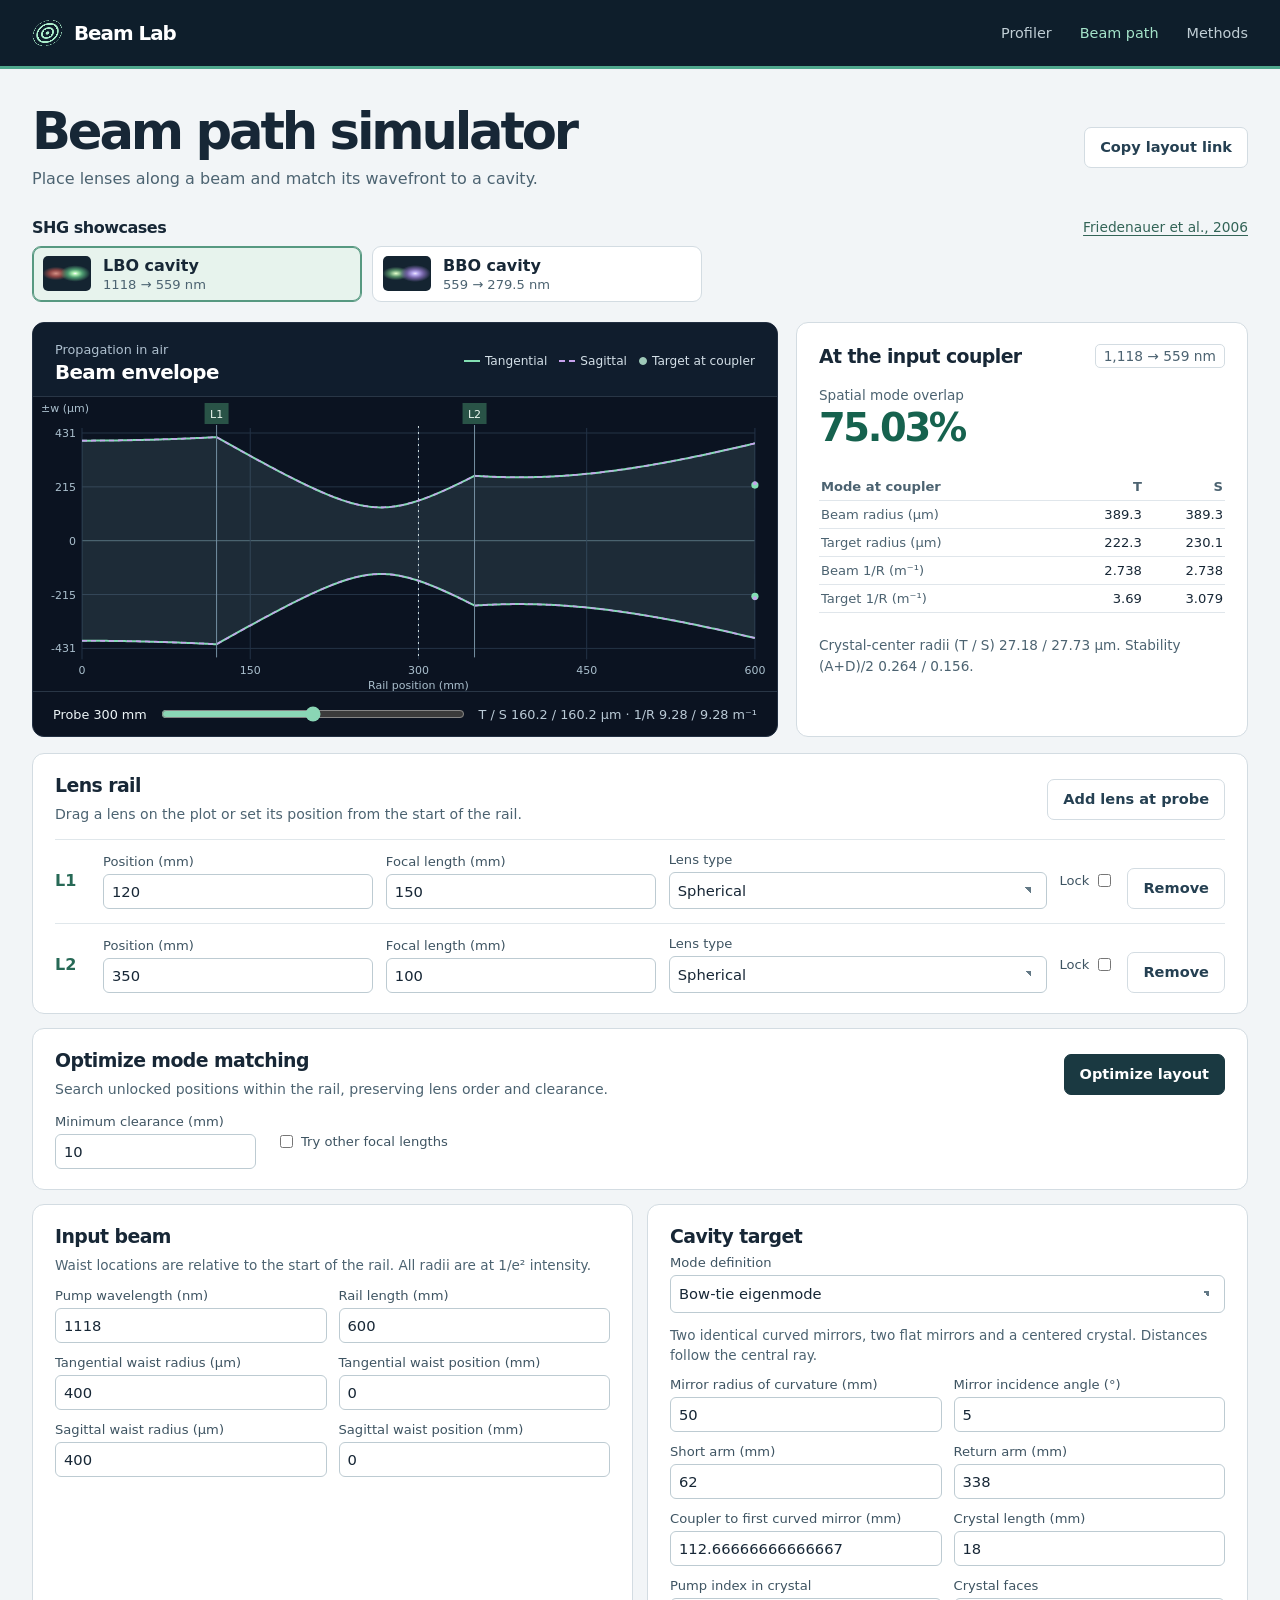
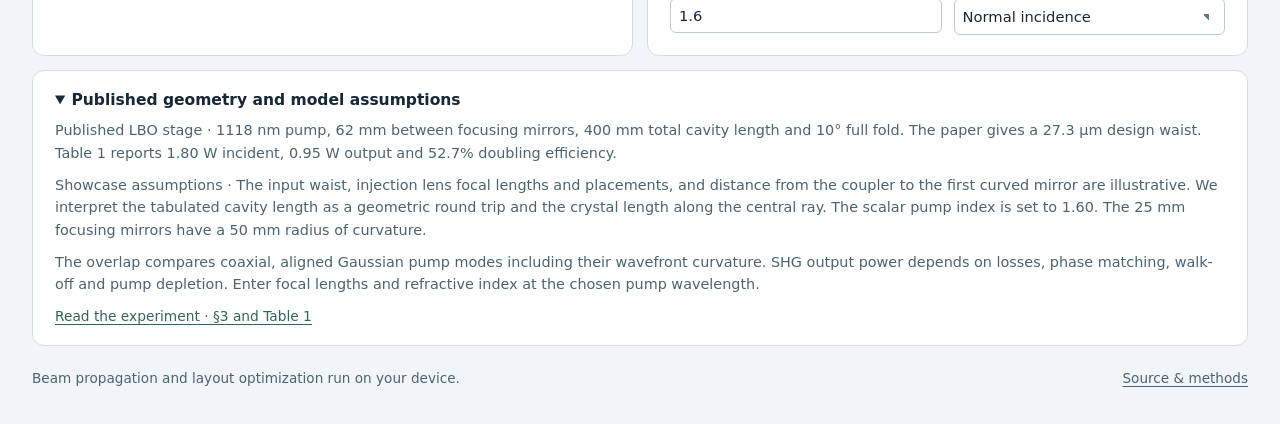
==== beam-path/index.html @ fe0a91a2 "Add a live Gaussian beam path simulator with both published SHG stages" ====
<!doctype html>
<html lang="en">
<head>
<meta charset="utf-8"><meta name="viewport" content="width=device-width, initial-scale=1">
<meta name="theme-color" content="#0e1e2b">
<meta name="description" content="Move lenses, inspect Gaussian beam propagation and optimize spatial mode matching into two published SHG cavities.">
<title>Beam path simulator · Beam Lab</title>
<link rel="stylesheet" href="../web/workbench.css"><link rel="stylesheet" href="./style.css">
</head>
<body>
<header class="top"><div class="top-inner"><a class="brand" href="../"><span class="mark" aria-hidden="true"></span>Beam Lab</a>
<nav aria-label="Main navigation"><a href="../">Profiler</a><a href="./" aria-current="page" class="current">Beam path</a><a href="https://github.com/uwarring82/beam-profiler#beam-path-simulator">Methods</a></nav></div></header>
<main>
<div class="intro"><div><h1>Beam path simulator</h1><p>Place lenses along a beam and match its wavefront to a cavity.</p></div><button id="share" class="button quiet">Copy layout link</button></div>
<div id="share-status" role="status" hidden></div>
<section class="showcase" aria-label="SHG cavity showcases"><div class="section-title"><h2>SHG showcases</h2><a href="https://doi.org/10.1007/s00340-006-2274-2">Friedenauer et al., 2006</a></div>
<div id="presets"><a class="preset" href="?stage=lbo" data-stage="lbo"><span class="spectrum ir" aria-hidden="true"></span><span><strong>LBO cavity</strong><small>1118 → 559 nm</small></span></a>
<a class="preset" href="?stage=bbo" data-stage="bbo"><span class="spectrum uv" aria-hidden="true"></span><span><strong>BBO cavity</strong><small>559 → 279.5 nm</small></span></a></div></section>
<div id="import-note" class="notice" hidden></div>
<div class="instrument">
<section class="viewer" aria-label="Live beam path"><header class="view-heading"><div><span>Propagation in air</span><h2>Beam envelope</h2></div><div class="legend"><span class="t">Tangential</span><span class="s">Sagittal</span><span class="goal">Target at coupler</span></div></header>
<canvas id="plot" aria-label="Beam radius along the optical rail. Drag a lens marker to move it, or use the lens position controls below."></canvas>
<div class="probe"><label for="probe">Probe <output id="probe-z"></output></label><input id="probe" type="range" min="0" max="600" step="any" value="300"><span id="probe-w"></span></div></section>
<section class="results"><div class="section-title"><h2>At the input coupler</h2><span id="wavelengths" class="pill"></span></div>
<div class="score"><span>Spatial mode overlap</span><strong id="overlap">—</strong></div>
<table class="readout"><thead><tr><th>Mode at coupler</th><th>T</th><th>S</th></tr></thead>
<tbody><tr><th>Beam radius (µm)</th><td id="wt">—</td><td id="ws">—</td></tr>
<tr><th>Target radius (µm)</th><td id="twt">—</td><td id="tws">—</td></tr>
<tr><th>Beam 1/R (m⁻¹)</th><td id="ct">—</td><td id="cs">—</td></tr>
<tr><th>Target 1/R (m⁻¹)</th><td id="tct">—</td><td id="tcs">—</td></tr></tbody></table>
<p id="ring-result" class="hint"></p></section></div>
<p class="notice" id="invalid" role="status" hidden></p>
<section class="fit-block"><div class="section-title"><div><h2>Lens rail</h2><p>Drag a lens on the plot or set its position from the start of the rail.</p></div><button id="add" class="button quiet">Add lens at probe</button></div><div id="lenses"></div></section>
<section class="fit-block"><div class="section-title"><div><h2>Optimize mode matching</h2><p>Search unlocked positions within the rail, preserving lens order and clearance.</p></div><button id="search" class="button dark">Optimize layout</button></div>
<div class="search-options"><label>Minimum clearance (mm)<input id="gap" type="number" step="any" min="0" value="10"></label>
<label class="check"><input id="switch-f" type="checkbox"> Try other focal lengths</label>
<label id="inventory" hidden>Available focal lengths (mm)<input id="catalog" value="50, 75, 100, 150, 200"></label></div>
<div class="proposal" id="proposal" hidden><p id="search-status" role="status"></p><div id="moves"></div><button id="apply-layout" class="button primary" hidden>Apply layout</button><button id="dismiss" class="button quiet">Dismiss</button></div></section>
<div class="configuration"><section class="fit-block"><h2>Input beam</h2><p class="hint">Waist locations are relative to the start of the rail. All radii are at 1/e² intensity.</p>
<div class="fields" id="source"></div></section>
<section class="fit-block"><h2>Cavity target</h2><label class="target-select">Mode definition<select id="target-kind"><option value="ring">Bow-tie eigenmode</option><option value="waists">Specified waist in air</option></select></label>
<div id="ring"><p class="hint">Two identical curved mirrors, two flat mirrors and a centered crystal. Distances follow the central ray.</p><div class="fields" id="ring-fields"></div></div>
<div id="waists" hidden><p class="hint">Positive waist locations are downstream of the input coupler.</p><div class="fields" id="target-fields"></div></div></section></div>
<details class="settings" open><summary>Published geometry and model assumptions</summary>
<p id="reference"></p><p id="assumptions"></p>
<p>The overlap compares coaxial, aligned Gaussian pump modes including their wavefront curvature. SHG output power depends on losses, phase matching, walk-off and pump depletion. Enter focal lengths and refractive index at the chosen pump wavelength.</p>
<a href="https://doi.org/10.1007/s00340-006-2274-2">Read the experiment · §3 and Table 1</a></details>
<footer><p>Beam propagation and layout optimization run on your device.</p><a href="https://github.com/uwarring82/beam-profiler#beam-path-simulator">Source &amp; methods</a></footer>
</main><script type="module" src="./app.mjs"></script></body></html>
---- web/workbench.css ----
:root {color-scheme:light;font-family:Inter,"Segoe UI",system-ui,sans-serif;color:#172736;background:#f2f5f7;font-size:16px;--line:#d3dce2;--muted:#4c6371;--green:#146a56;--navy:#102130}
* {box-sizing:border-box} body {margin:0} [hidden] {display:none!important} button,select,input {font:inherit}
button,select,summary,.button {cursor:pointer} button:disabled,select:disabled,.disabled {opacity:.5;cursor:default;pointer-events:none} a {color:inherit;text-underline-offset:.2em}
:focus-visible {outline:3px solid #a16bd8;outline-offset:3px}
.visually-hidden {position:absolute;width:1px;height:1px;clip-path:inset(50%);overflow:hidden}
.actions:has(#upload:focus-visible) label {outline:3px solid #a16bd8}
.top {background:#0e1e2b;color:#e4eaed;border-bottom:3px solid #4ea78c}
.top-inner,main {width:min(1240px,calc(100% - 64px));margin:auto}
.top-inner {height:66px;display:flex;align-items:center;justify-content:space-between}
.brand {display:flex;gap:11px;align-items:center;color:#fff;font-size:1.24rem;font-weight:680;text-decoration:none;letter-spacing:-.05em}
.mark {position:relative;background:repeating-radial-gradient(ellipse at center,#aaedcb 0 1.5px,transparent 2.3px 5px);width:31px;height:24px;border-radius:50%;transform:rotate(-32deg)}
.top nav {display:flex;gap:28px;align-items:center;height:100%}.top nav a {font-size:.9rem;color:#c0ced5;text-decoration:none}.top nav .current {color:#a4e3c9}
.intro {display:flex;align-items:center;justify-content:space-between;gap:20px;margin:36px 0 28px}
h1,h2,h3,p,figure,dl {margin:0}h1 {font-size:clamp(2.15rem,4vw,3.25rem);letter-spacing:-.062em;font-weight:630;line-height:1.05}
.intro p,.section-title p {color:var(--muted);margin-top:8px;line-height:1.45}.actions,.fit-controls,.roi-tools {display:flex;gap:9px;align-items:center;flex-wrap:wrap}
.button, select {display:inline-flex;align-items:center;justify-content:center;border:1px solid var(--line);border-radius:7px;padding:10px 15px;font-size:.91rem;font-weight:600;line-height:1.3}
.button.quiet, select {color:#254052;background:#fff}.button.primary {background:#c3eed8;border-color:#94c7b1;color:#173e33}.button.dark {background:#1a3941;border-color:#1a3941;color:white}
.button:hover:not(:disabled),.sample:hover, select:hover {filter:brightness(.965)}
h2 {font-size:1.18rem;letter-spacing:-.03em;font-weight:650}h3 {font-size:.96rem;font-weight:630}
.library h2 {font-size:.94rem;margin-bottom:10px}.sample-grid {display:grid;grid-template-columns:repeat(5,minmax(0,1fr));gap:9px}
.sample {display:flex;align-items:center;gap:11px;padding:7px;text-align:left;min-width:0;background:white;border:1px solid var(--line);border-radius:9px;color:#1e3441;line-height:1.15}
.sample[aria-pressed=true] {background:#e7f3ed;border-color:#579981;box-shadow:inset 0 0 0 1px #579981}
.sample img {width:46px;height:44px;object-fit:cover;border-radius:5px}.sample strong {font-size:.89rem;display:block}.sample small {display:block;font-size:.76rem;color:var(--muted);margin-top:4px}
.instrument {display:grid;grid-template-columns:minmax(0,1.65fr) minmax(0,1fr);gap:18px;margin:20px 0 16px}
.viewer,.results,.fit-block,.settings {border:1px solid var(--line);border-radius:12px;overflow:hidden;background:#fff}
.viewer {background:#0b1321;color:#e7eff4;border-color:#222f41;display:flex;flex-direction:column}
.view-heading,.view-tools,.view-footer,.section-title,.profile-title {display:flex;align-items:center;justify-content:space-between;gap:12px}
.view-heading {padding:16px 22px 12px;border-bottom:1px solid #293646;background:#101d2d}.view-heading h2 {font-size:1.24rem;color:white;margin-top:3px;overflow-wrap:anywhere}
.view-heading span,.view-footer,.cross {font-size:.8rem;color:#afc0cf}.mono,dd,.metrics strong,.view-footer,.pill,td {font-variant-numeric:tabular-nums}
.view-tools {padding:9px 20px}.tabs {display:flex;gap:3px}.tabs button,.progress button {background:transparent;border:1px solid transparent;color:#a9bbca;font-size:.82rem;border-radius:5px;padding:5px 9px}
.tabs button[aria-pressed=true] {border-color:#405266;background:#253448;color:#fff}.cross,.check {display:flex;align-items:center;gap:6px}input[type=checkbox] {accent-color:#4caa8e}
.stage {height:clamp(245px,29vw,355px);flex:1 0 auto;min-height:235px;position:relative}.stage.selecting {cursor:crosshair}.stage canvas {display:block;position:absolute;width:100%;height:100%;touch-action:pan-y}.stage.selecting canvas {touch-action:none}
.view-footer {padding:11px 22px 14px;border-top:1px solid #253548}.key {display:flex;align-items:center;gap:8px}.key i {width:70px;height:6px;border-radius:2px;background:linear-gradient(90deg,#080c18,#422370,#912e80,#df4e64,#ffeb9c)}.key i.signed {background:linear-gradient(90deg,blue,white,red)}
.results {padding:21px 22px 12px;display:flex;flex-direction:column}.pill {font-size:.86rem;padding:3px 8px;border:1px solid var(--line);border-radius:5px;color:var(--muted)}
.metrics {display:grid;grid-template-columns:1fr 1fr;margin:15px 0 7px}.metrics>div+div {border-left:1px solid var(--line);padding-left:15px}.metrics span,dt {color:var(--muted);font-size:.88rem}.metrics strong {display:block;font-size:clamp(1.55rem,3vw,2.2rem);font-weight:580;letter-spacing:-.055em;margin-top:3px}
dl>div {display:flex;justify-content:space-between;gap:10px;border-bottom:1px solid #e4eaed;padding:8px 0}dd {margin:0;font-size:.89rem;text-align:right}
.profile-title {margin:17px 0 4px}.profile-title span {font-size:.76rem;color:var(--muted)}.x-ink {color:#087d72}.y-ink {color:#8856ad}
#profiles {width:100%;height:91px;display:block;margin-top:auto}.fit-block,.settings {padding:20px 22px;margin:14px 0}.section-title p {font-size:.88rem}
select {appearance:none;padding-right:32px;background:#fff linear-gradient(45deg,transparent 50%,#637986 50%) no-repeat right 15px center / 6px 6px}
#fit-output {margin-top:20px;border-top:1px solid var(--line);padding-top:15px}#fit-output p {font-size:.9rem;line-height:1.5;color:var(--muted);margin-top:6px}
.scroll {overflow:auto}table {width:100%;border-collapse:collapse;font-size:.88rem;margin:12px 0}th,td {padding:7px 4px;border-bottom:1px solid #e0e6eb;text-align:right}th:first-child,td:first-child {text-align:left}th {color:var(--muted)}
.settings summary {font-weight:600;font-size:.97rem}.settings form {display:flex;gap:14px;flex-wrap:wrap;align-items:end;margin:15px 0}
.settings label,.roi-tools span,footer {font-size:.85rem;color:var(--muted)}.settings label:not(.check) input {display:block;margin-top:5px;width:130px;padding:8px;border:1px solid var(--line);border-radius:5px}
.notice,.progress {padding:12px 15px;line-height:1.5;font-size:.9rem;border-radius:7px}.notice {background:#fff4de;color:#714a10;border-left:3px solid #d79b35}.progress {display:flex;justify-content:space-between;background:#e2edf0;color:#294b54}.progress button {color:inherit;text-decoration:underline}
footer {display:flex;justify-content:space-between;gap:24px;line-height:1.55;margin:22px 0 35px}footer p {max-width:810px}footer a {white-space:nowrap}
@media(max-width:880px) {.top-inner,main {width:calc(100% - 36px)}.sample {gap:6px}.sample img {width:32px;height:34px}.sample small {display:none}.instrument {grid-template-columns:minmax(0,1.3fr) minmax(0,1fr);gap:12px}.results {padding:16px}.fit-controls {flex-wrap:nowrap}}
@media(max-width:640px) {.top-inner,main {width:calc(100% - 26px)}.top-inner {height:55px}.top nav {gap:15px}.top nav a {font-size:.79rem}.current {display:none}.intro {margin:23px 0 18px;flex-wrap:wrap;gap:13px}.intro p {font-size:.93rem}.sample-grid {display:flex;overflow-x:auto;padding:2px 0 7px;scroll-snap-type:x proximity}.sample {flex:0 0 auto;scroll-snap-align:start}.sample img {width:34px}.sample strong {font-size:.81rem}.instrument {grid-template-columns:1fr;margin-top:10px}.stage {height:min(66vw,330px)}.view-heading,.view-tools,.view-footer {padding-left:14px;padding-right:14px}.section-title {flex-wrap:wrap}.fit-block,.settings {padding:16px}.fit-controls {flex-wrap:wrap}.results {padding:16px 18px}.metrics {margin-top:13px}footer {flex-direction:column;gap:10px}}
---- beam-path/style.css ----
.showcase .section-title{margin-bottom:9px}.showcase h2{font-size:1rem}.showcase a:not(.preset),.settings a{color:#336457;font-size:.86rem}
#presets{display:flex;gap:10px}.preset{display:flex;align-items:center;text-decoration:none;gap:12px;border:1px solid var(--line);border-radius:9px;background:white;padding:9px 18px 9px 10px;flex:1;max-width:330px}.preset[aria-current=true]{background:#e7f3ed;border-color:#579981;box-shadow:inset 0 0 0 1px #579981}.preset strong,.preset small{display:block}.preset small{font-size:.82rem;color:var(--muted);margin-top:2px;font-variant-numeric:tabular-nums}
.spectrum{width:48px;height:35px;border-radius:5px;background-color:#142431;background-image:radial-gradient(ellipse at 67% 50%,#fff 0%,#a8edae 6%,#4f9d72 16%,transparent 33%),radial-gradient(ellipse at 27% 50%,#d38e83 0%,#8e4746 13%,transparent 27%)}.spectrum.uv{background-image:radial-gradient(ellipse at 67% 50%,#eee6ff 0%,#b6a8ee 7%,#7262a3 18%,transparent 34%),radial-gradient(ellipse at 27% 50%,#e3ffcb 0%,#58906a 13%,transparent 27%)}
.legend{display:flex;gap:12px;flex-wrap:wrap}.legend span{display:flex;gap:5px;align-items:center;color:#d3dfe7;font-size:.76rem}.legend span:before{content:"";width:16px;border-top:2px solid #83dfb3}.legend .s:before{border-top:2px dashed #c7a2ed}
#plot{display:block;width:100%;height:clamp(210px,23vw,310px);touch-action:none;cursor:crosshair}.probe{padding:12px 20px;display:flex;gap:12px;align-items:center;flex-wrap:wrap;border-top:1px solid #293646;color:#bacad6;font-size:.8rem;font-variant-numeric:tabular-nums}.probe label{color:#ecf4f6}.probe input{flex:1;min-width:50px;accent-color:#8ad6b5}
.score{margin:17px 0 11px}.score span,.hint{color:var(--muted);font-size:.85rem;line-height:1.5}.score strong{display:block;font-size:clamp(2rem,3vw,3rem);letter-spacing:-.06em;font-weight:600;color:#16624e}
.readout th,.readout td{padding:6px 2px;font-size:.82rem;text-align:right}.readout th:first-child{text-align:left}.readout tbody th{font-weight:450}.readout thead th{color:var(--muted)}#ring-result{margin:10px 0 4px}
.configuration{display:grid;grid-template-columns:1fr 1fr;gap:14px}.configuration .fit-block{margin:0}.hint,.target-select{margin:8px 0 12px}.fields{display:grid;grid-template-columns:repeat(2,minmax(0,1fr));gap:12px}.fields label,.lens label,.search-options label,.target-select{display:flex;flex-direction:column;gap:5px;font-size:.82rem;color:#3e5462}
.fields input,.lens input[type=number],.search-options input:not([type=checkbox]),.fields select,.lens select,.target-select select{width:100%;min-width:0;border-radius:6px;border:1px solid #bdcbd2;padding:8px;color:#172736;background-color:#fff;font-size:.92rem;font-weight:500}.lens select,.fields select,.target-select select{padding-right:25px}
.lens{display:grid;grid-template-columns:35px 1fr 1fr 1.4fr auto auto;gap:13px;align-items:end;margin-top:14px;border-top:1px solid #e0e7eb;padding-top:12px}.lens>strong{align-self:center;color:#276956}.lens .check,.search-options .check{flex-direction:row;align-items:center;align-self:center}.search-options{display:flex;align-items:center;gap:20px;flex-wrap:wrap;margin-top:15px}.search-options input{max-width:210px}.proposal{margin-top:15px;padding:12px 14px;border-radius:7px;background:#edf4f1;font-size:.91rem}.proposal .button{margin:8px 6px 0 0}.proposal #moves{color:var(--muted);line-height:1.5}
.settings p{font-size:.9rem;line-height:1.55;margin:10px 0;color:var(--muted)}.top nav .current{display:inline}
@media(max-width:780px){.configuration{grid-template-columns:1fr}.lens{grid-template-columns:28px 1fr 1fr;gap:8px}.lens select{min-width:110px}.lens label:has(select){grid-column:2}.lens .button{grid-column:3;grid-row:3}.top nav{gap:13px}}
@media(max-width:460px){.preset{padding:8px;gap:7px}.spectrum{width:29px;height:30px}.showcase .section-title{align-items:baseline}.legend{gap:5px}.legend span:before{width:8px}.view-heading{padding:12px}.lens .button{font-size:.78rem;padding:7px}.probe{gap:6px}.probe span{width:100%}}
#share-status{font-size:.9rem;margin:-10px 0 18px;color:#23664f}#share-status input{display:block;width:100%;margin:5px 0;padding:7px}
.legend .goal:before{width:6px;height:6px;border:1px solid #9ec9b8;border-radius:50%;background:#9ec9b8}.probe input{min-width:62px}
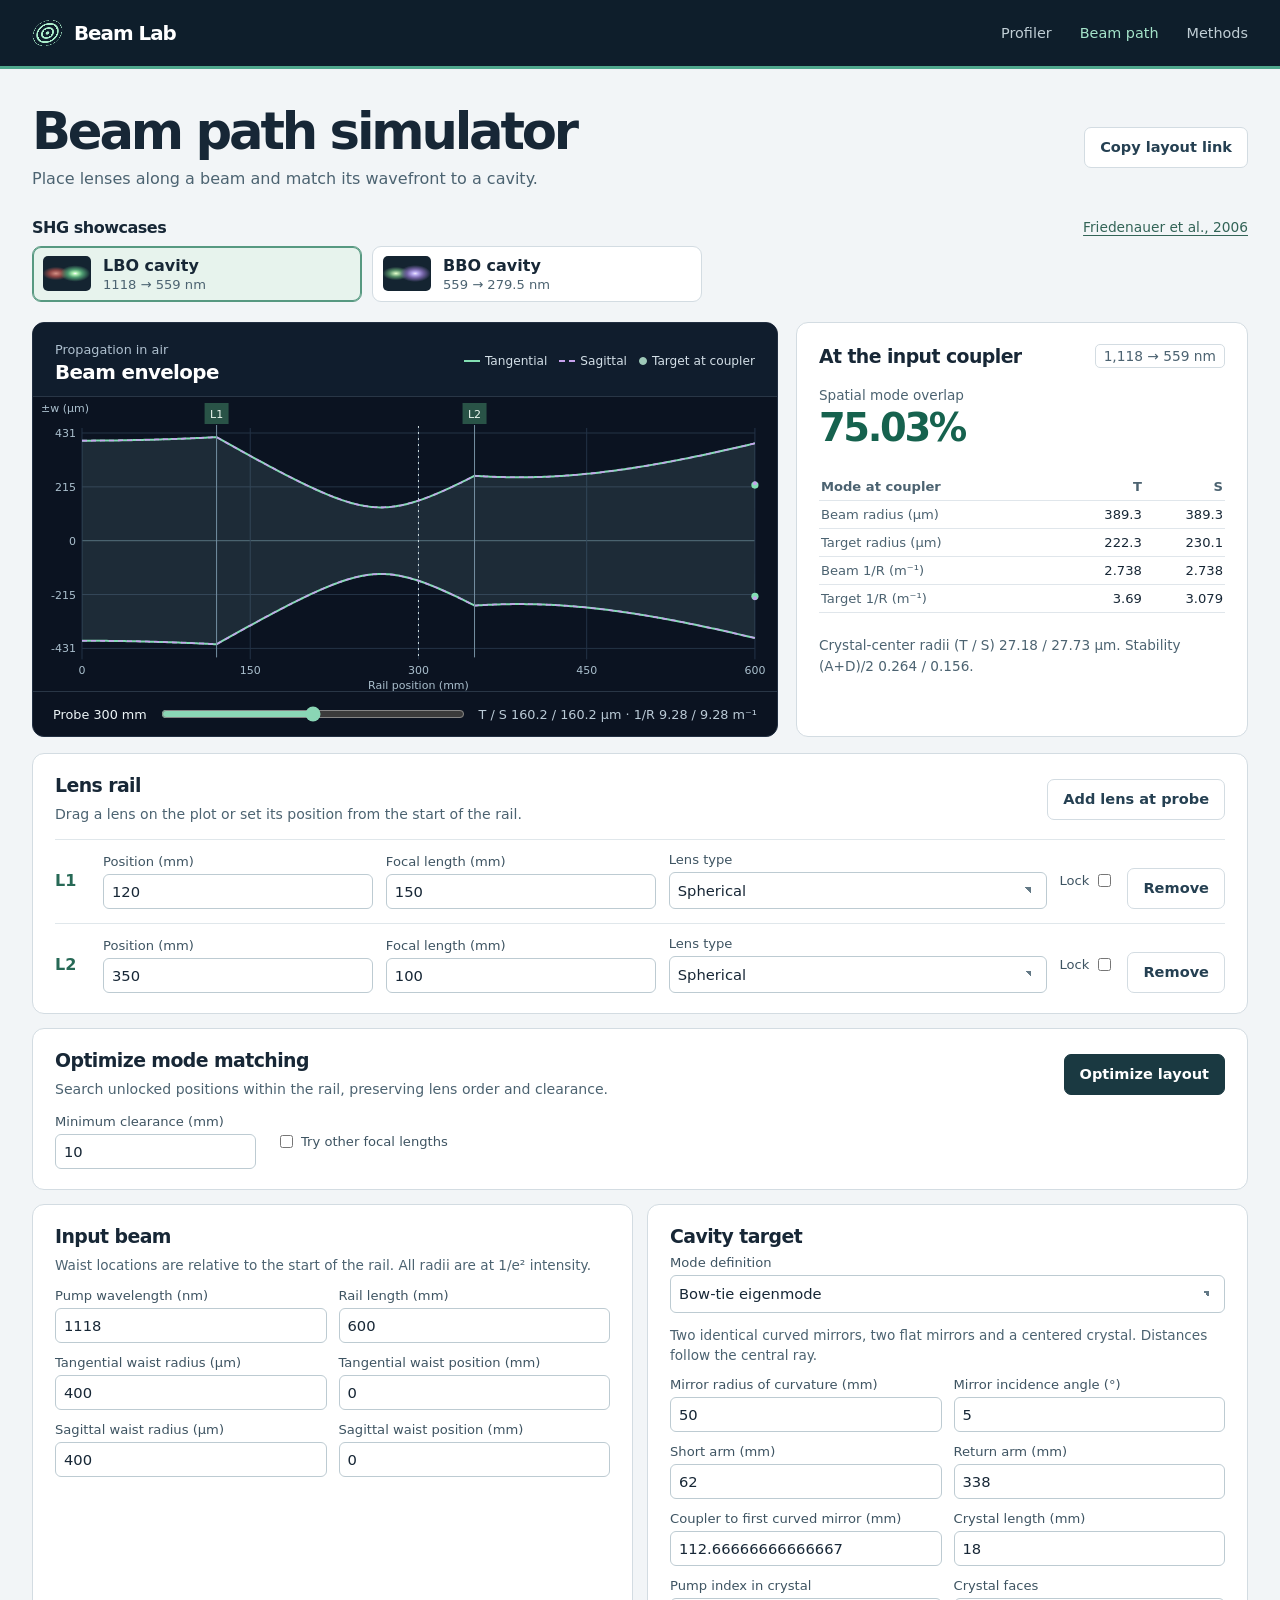
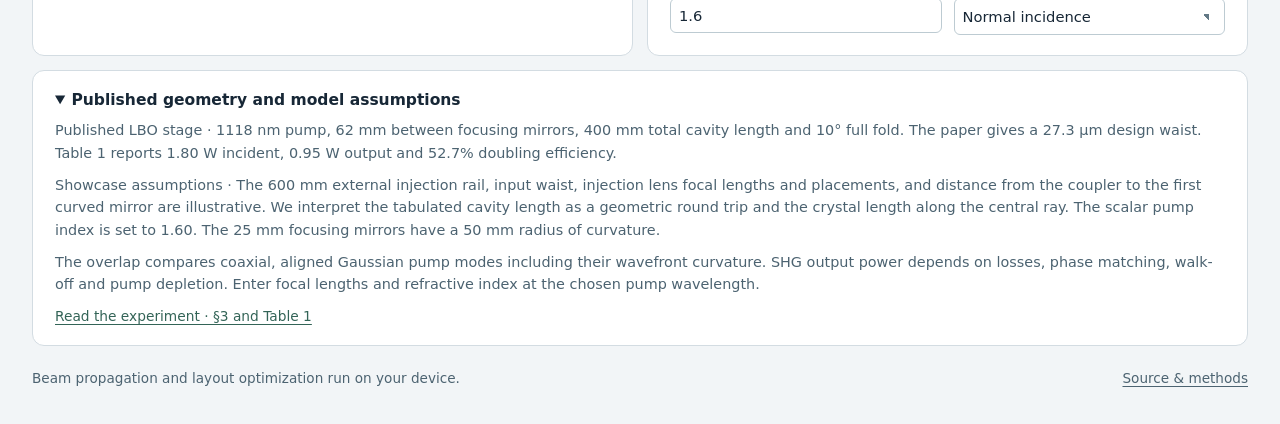
==== commit ab3dd4d1: "Quantify rotated-fit mismatch and retain active rail clearances" ====
--- a/beam-path/index.html
+++ b/beam-path/index.html
@@ -22,7 +22,7 @@
 <canvas id="plot" aria-label="Beam radius along the optical rail. Drag a lens marker to move it, or use the lens position controls below."></canvas>
 <div class="probe"><label for="probe">Probe <output id="probe-z"></output></label><input id="probe" type="range" min="0" max="600" step="any" value="300"><span id="probe-w"></span></div></section>
 <section class="results"><div class="section-title"><h2>At the input coupler</h2><span id="wavelengths" class="pill"></span></div>
-<div class="score"><span>Spatial mode overlap</span><strong id="overlap">—</strong></div>
+<div class="score"><span id="overlap-label">Spatial mode overlap</span><strong id="overlap">—</strong></div>
 <table class="readout"><thead><tr><th>Mode at coupler</th><th>T</th><th>S</th></tr></thead>
 <tbody><tr><th>Beam radius (µm)</th><td id="wt">—</td><td id="ws">—</td></tr>
 <tr><th>Target radius (µm)</th><td id="twt">—</td><td id="tws">—</td></tr>
@@ -35,7 +35,7 @@
 <div class="search-options"><label>Minimum clearance (mm)<input id="gap" type="number" step="any" min="0" value="10"></label>
 <label class="check"><input id="switch-f" type="checkbox"> Try other focal lengths</label>
 <label id="inventory" hidden>Available focal lengths (mm)<input id="catalog" value="50, 75, 100, 150, 200"></label></div>
-<div class="proposal" id="proposal" hidden><p id="search-status" role="status"></p><div id="moves"></div><button id="apply-layout" class="button primary" hidden>Apply layout</button><button id="dismiss" class="button quiet">Dismiss</button></div></section>
+<div class="proposal" id="proposal" hidden><p id="search-status" role="status"></p><div id="moves"></div><p id="limits" class="hint" hidden></p><button id="apply-layout" class="button primary" hidden>Apply layout</button><button id="dismiss" class="button quiet">Dismiss</button></div></section>
 <div class="configuration"><section class="fit-block"><h2>Input beam</h2><p class="hint">Waist locations are relative to the start of the rail. All radii are at 1/e² intensity.</p>
 <div class="fields" id="source"></div></section>
 <section class="fit-block"><h2>Cavity target</h2><label class="target-select">Mode definition<select id="target-kind"><option value="ring">Bow-tie eigenmode</option><option value="waists">Specified waist in air</option></select></label>
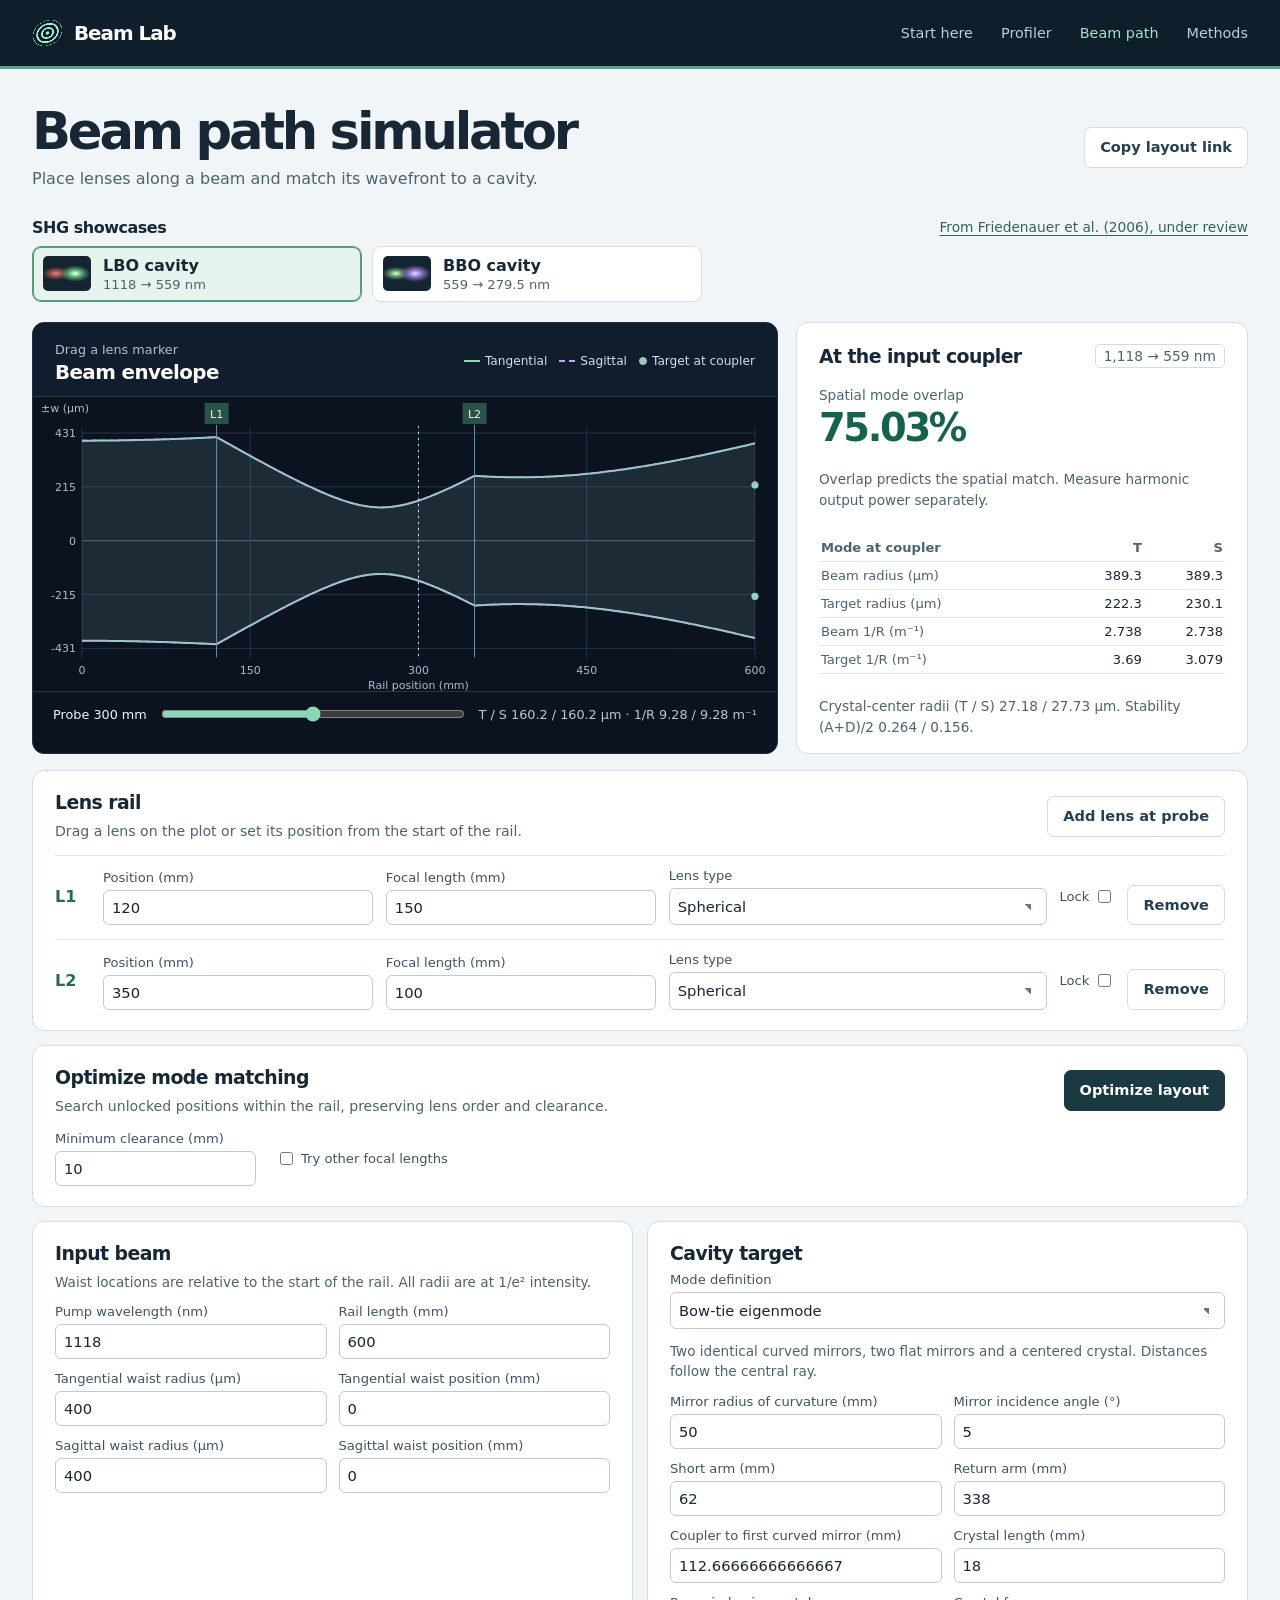
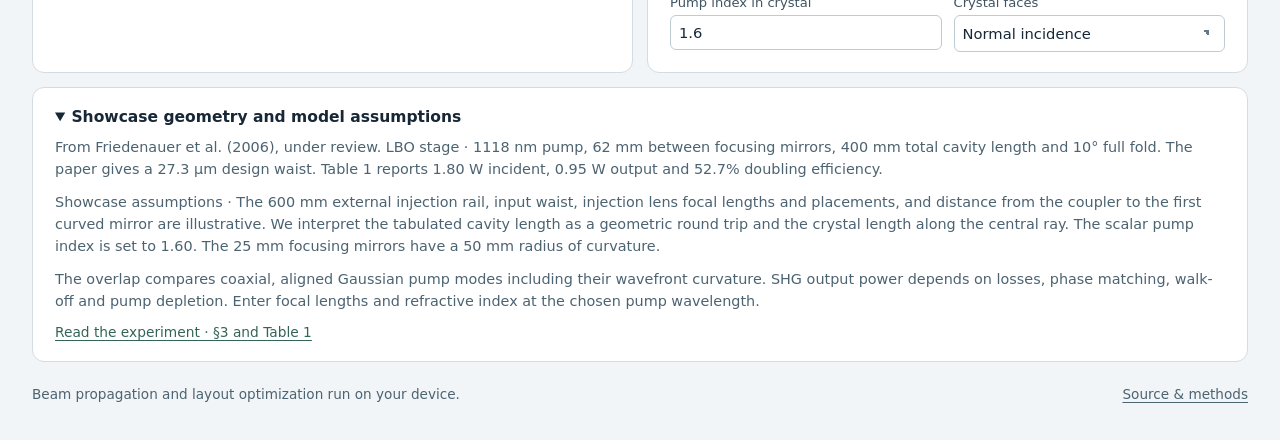
==== commit 9e1fd456: "Add the WP 1 student entrance and live lens exercise" ====
--- a/beam-path/index.html
+++ b/beam-path/index.html
@@ -3,26 +3,27 @@
 <head>
 <meta charset="utf-8"><meta name="viewport" content="width=device-width, initial-scale=1">
 <meta name="theme-color" content="#0e1e2b">
-<meta name="description" content="Move lenses, inspect Gaussian beam propagation and optimize spatial mode matching into two published SHG cavities.">
+<meta name="description" content="Move lenses, inspect Gaussian beam propagation and optimize spatial mode matching into two example doubling cavities.">
 <title>Beam path simulator · Beam Lab</title>
 <link rel="stylesheet" href="../web/workbench.css"><link rel="stylesheet" href="./style.css">
 </head>
 <body>
 <header class="top"><div class="top-inner"><a class="brand" href="../"><span class="mark" aria-hidden="true"></span>Beam Lab</a>
-<nav aria-label="Main navigation"><a href="../">Profiler</a><a href="./" aria-current="page" class="current">Beam path</a><a href="https://github.com/uwarring82/beam-profiler#beam-path-simulator">Methods</a></nav></div></header>
+<nav aria-label="Main navigation"><a href="../start/">Start here</a><a href="../">Profiler</a><a href="./" aria-current="page" class="current">Beam path</a><a href="https://github.com/uwarring82/beam-profiler#beam-path-simulator">Methods</a></nav></div></header>
 <main>
 <div class="intro"><div><h1>Beam path simulator</h1><p>Place lenses along a beam and match its wavefront to a cavity.</p></div><button id="share" class="button quiet">Copy layout link</button></div>
 <div id="share-status" role="status" hidden></div>
-<section class="showcase" aria-label="SHG cavity showcases"><div class="section-title"><h2>SHG showcases</h2><a href="https://doi.org/10.1007/s00340-006-2274-2">Friedenauer et al., 2006</a></div>
+<section class="showcase" aria-label="SHG cavity showcases"><div class="section-title"><h2>SHG showcases</h2><a href="https://doi.org/10.1007/s00340-006-2274-2">From Friedenauer et al. (2006), under review</a></div>
 <div id="presets"><a class="preset" href="?stage=lbo" data-stage="lbo"><span class="spectrum ir" aria-hidden="true"></span><span><strong>LBO cavity</strong><small>1118 → 559 nm</small></span></a>
 <a class="preset" href="?stage=bbo" data-stage="bbo"><span class="spectrum uv" aria-hidden="true"></span><span><strong>BBO cavity</strong><small>559 → 279.5 nm</small></span></a></div></section>
 <div id="import-note" class="notice" hidden></div>
 <div class="instrument">
-<section class="viewer" aria-label="Live beam path"><header class="view-heading"><div><span>Propagation in air</span><h2>Beam envelope</h2></div><div class="legend"><span class="t">Tangential</span><span class="s">Sagittal</span><span class="goal">Target at coupler</span></div></header>
+<section class="viewer" aria-label="Live beam path"><header class="view-heading"><div><span>Drag a lens marker</span><h2>Beam envelope</h2></div><div class="legend"><span class="t">Tangential</span><span class="s">Sagittal</span><span class="goal">Target at coupler</span></div></header>
 <canvas id="plot" aria-label="Beam radius along the optical rail. Drag a lens marker to move it, or use the lens position controls below."></canvas>
 <div class="probe"><label for="probe">Probe <output id="probe-z"></output></label><input id="probe" type="range" min="0" max="600" step="any" value="300"><span id="probe-w"></span></div></section>
 <section class="results"><div class="section-title"><h2>At the input coupler</h2><span id="wavelengths" class="pill"></span></div>
 <div class="score"><span id="overlap-label">Spatial mode overlap</span><strong id="overlap">—</strong></div>
+<p class="hint">Overlap predicts the spatial match. Measure harmonic output power separately.</p>
 <table class="readout"><thead><tr><th>Mode at coupler</th><th>T</th><th>S</th></tr></thead>
 <tbody><tr><th>Beam radius (µm)</th><td id="wt">—</td><td id="ws">—</td></tr>
 <tr><th>Target radius (µm)</th><td id="twt">—</td><td id="tws">—</td></tr>
@@ -41,7 +42,7 @@
 <section class="fit-block"><h2>Cavity target</h2><label class="target-select">Mode definition<select id="target-kind"><option value="ring">Bow-tie eigenmode</option><option value="waists">Specified waist in air</option></select></label>
 <div id="ring"><p class="hint">Two identical curved mirrors, two flat mirrors and a centered crystal. Distances follow the central ray.</p><div class="fields" id="ring-fields"></div></div>
 <div id="waists" hidden><p class="hint">Positive waist locations are downstream of the input coupler.</p><div class="fields" id="target-fields"></div></div></section></div>
-<details class="settings" open><summary>Published geometry and model assumptions</summary>
+<details class="settings" open><summary>Showcase geometry and model assumptions</summary>
 <p id="reference"></p><p id="assumptions"></p>
 <p>The overlap compares coaxial, aligned Gaussian pump modes including their wavefront curvature. SHG output power depends on losses, phase matching, walk-off and pump depletion. Enter focal lengths and refractive index at the chosen pump wavelength.</p>
 <a href="https://doi.org/10.1007/s00340-006-2274-2">Read the experiment · §3 and Table 1</a></details>
--- a/web/workbench.css
+++ b/web/workbench.css
@@ -44,4 +44,12 @@
 .notice,.progress {padding:12px 15px;line-height:1.5;font-size:.9rem;border-radius:7px}.notice {background:#fff4de;color:#714a10;border-left:3px solid #d79b35}.progress {display:flex;justify-content:space-between;background:#e2edf0;color:#294b54}.progress button {color:inherit;text-decoration:underline}
 footer {display:flex;justify-content:space-between;gap:24px;line-height:1.55;margin:22px 0 35px}footer p {max-width:810px}footer a {white-space:nowrap}
 @media(max-width:880px) {.top-inner,main {width:calc(100% - 36px)}.sample {gap:6px}.sample img {width:32px;height:34px}.sample small {display:none}.instrument {grid-template-columns:minmax(0,1.3fr) minmax(0,1fr);gap:12px}.results {padding:16px}.fit-controls {flex-wrap:nowrap}}
-@media(max-width:640px) {.top-inner,main {width:calc(100% - 26px)}.top-inner {height:55px}.top nav {gap:15px}.top nav a {font-size:.79rem}.current {display:none}.intro {margin:23px 0 18px;flex-wrap:wrap;gap:13px}.intro p {font-size:.93rem}.sample-grid {display:flex;overflow-x:auto;padding:2px 0 7px;scroll-snap-type:x proximity}.sample {flex:0 0 auto;scroll-snap-align:start}.sample img {width:34px}.sample strong {font-size:.81rem}.instrument {grid-template-columns:1fr;margin-top:10px}.stage {height:min(66vw,330px)}.view-heading,.view-tools,.view-footer {padding-left:14px;padding-right:14px}.section-title {flex-wrap:wrap}.fit-block,.settings {padding:16px}.fit-controls {flex-wrap:wrap}.results {padding:16px 18px}.metrics {margin-top:13px}footer {flex-direction:column;gap:10px}}
+@media(max-width:640px) {.top-inner,main {width:calc(100% - 26px)}.top nav a {font-size:.79rem}.intro {margin:23px 0 18px;flex-wrap:wrap;gap:13px}.intro p {font-size:.93rem}.sample-grid {display:flex;overflow-x:auto;padding:2px 0 7px;scroll-snap-type:x proximity}.sample {flex:0 0 auto;scroll-snap-align:start}.sample img {width:34px}.sample strong {font-size:.81rem}.instrument {grid-template-columns:1fr;margin-top:10px}.stage {height:min(66vw,330px)}.view-heading,.view-tools,.view-footer {padding-left:14px;padding-right:14px}.section-title {flex-wrap:wrap}.fit-block,.settings {padding:16px}.fit-controls {flex-wrap:wrap}.results {padding:16px 18px}.metrics {margin-top:13px}footer {flex-direction:column;gap:10px}}
+
+.top .brand, .top nav a { display: inline-flex; align-items: center; min-height: 44px; }
+
+/* Keep every tool reachable when the navigation and brand need separate rows. */
+@media (max-width: 640px) {
+  .top-inner { height: auto; min-height: 55px; flex-wrap: wrap; column-gap: 1rem; }
+  .top nav { height: auto; flex-wrap: wrap; gap: 0 .85rem; }
+}
--- a/beam-path/style.css
+++ b/beam-path/style.css
@@ -8,8 +8,11 @@
 .configuration{display:grid;grid-template-columns:1fr 1fr;gap:14px}.configuration .fit-block{margin:0}.hint,.target-select{margin:8px 0 12px}.fields{display:grid;grid-template-columns:repeat(2,minmax(0,1fr));gap:12px}.fields label,.lens label,.search-options label,.target-select{display:flex;flex-direction:column;gap:5px;font-size:.82rem;color:#3e5462}
 .fields input,.lens input[type=number],.search-options input:not([type=checkbox]),.fields select,.lens select,.target-select select{width:100%;min-width:0;border-radius:6px;border:1px solid #bdcbd2;padding:8px;color:#172736;background-color:#fff;font-size:.92rem;font-weight:500}.lens select,.fields select,.target-select select{padding-right:25px}
 .lens{display:grid;grid-template-columns:35px 1fr 1fr 1.4fr auto auto;gap:13px;align-items:end;margin-top:14px;border-top:1px solid #e0e7eb;padding-top:12px}.lens>strong{align-self:center;color:#276956}.lens .check,.search-options .check{flex-direction:row;align-items:center;align-self:center}.search-options{display:flex;align-items:center;gap:20px;flex-wrap:wrap;margin-top:15px}.search-options input{max-width:210px}.proposal{margin-top:15px;padding:12px 14px;border-radius:7px;background:#edf4f1;font-size:.91rem}.proposal .button{margin:8px 6px 0 0}.proposal #moves{color:var(--muted);line-height:1.5}
-.settings p{font-size:.9rem;line-height:1.55;margin:10px 0;color:var(--muted)}.top nav .current{display:inline}
+.settings p{font-size:.9rem;line-height:1.55;margin:10px 0;color:var(--muted)}
 @media(max-width:780px){.configuration{grid-template-columns:1fr}.lens{grid-template-columns:28px 1fr 1fr;gap:8px}.lens select{min-width:110px}.lens label:has(select){grid-column:2}.lens .button{grid-column:3;grid-row:3}.top nav{gap:13px}}
 @media(max-width:460px){.preset{padding:8px;gap:7px}.spectrum{width:29px;height:30px}.showcase .section-title{align-items:baseline}.legend{gap:5px}.legend span:before{width:8px}.view-heading{padding:12px}.lens .button{font-size:.78rem;padding:7px}.probe{gap:6px}.probe span{width:100%}}
 #share-status{font-size:.9rem;margin:-10px 0 18px;color:#23664f}#share-status input{display:block;width:100%;margin:5px 0;padding:7px}
 .legend .goal:before{width:6px;height:6px;border:1px solid #9ec9b8;border-radius:50%;background:#9ec9b8}.probe input{min-width:62px}
+
+/* The entrance links to the plot. Keep its instructions in view on arrival. */
+#plot { scroll-margin-block-start: 6.5rem; }
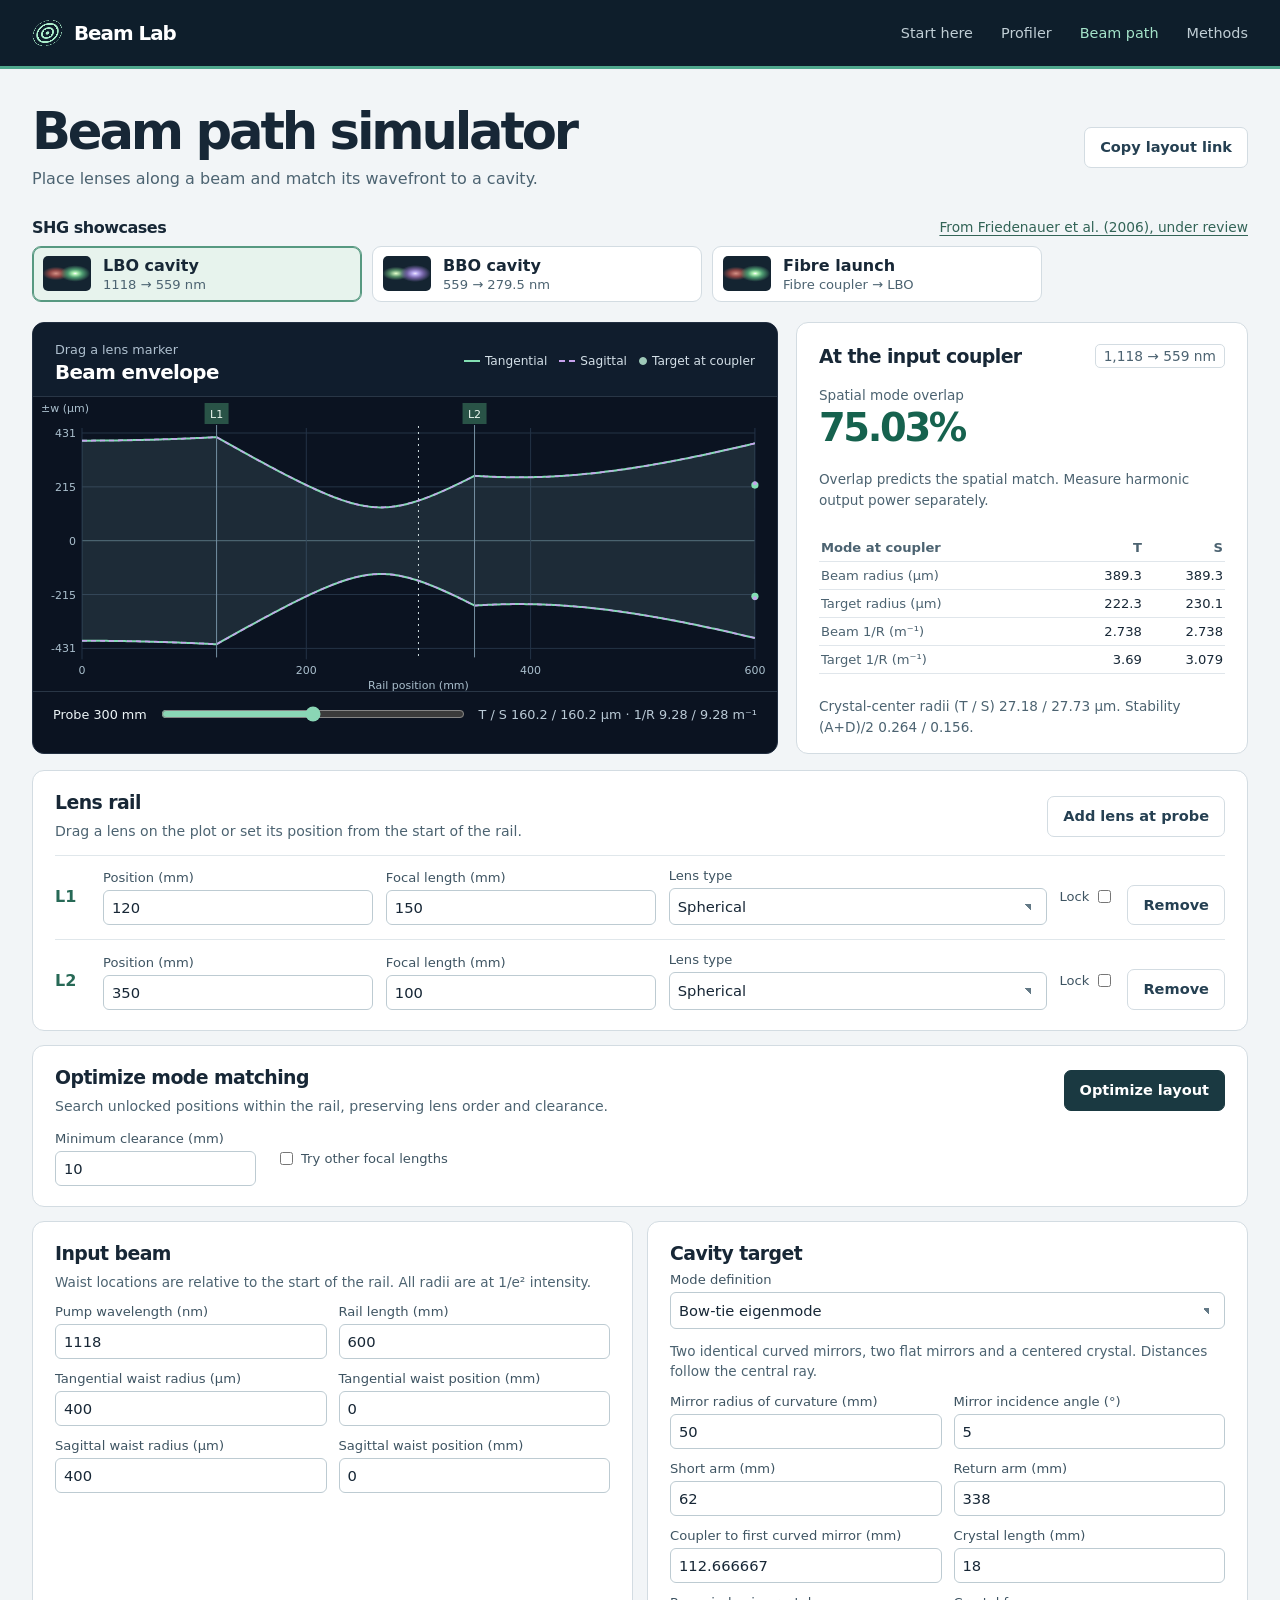
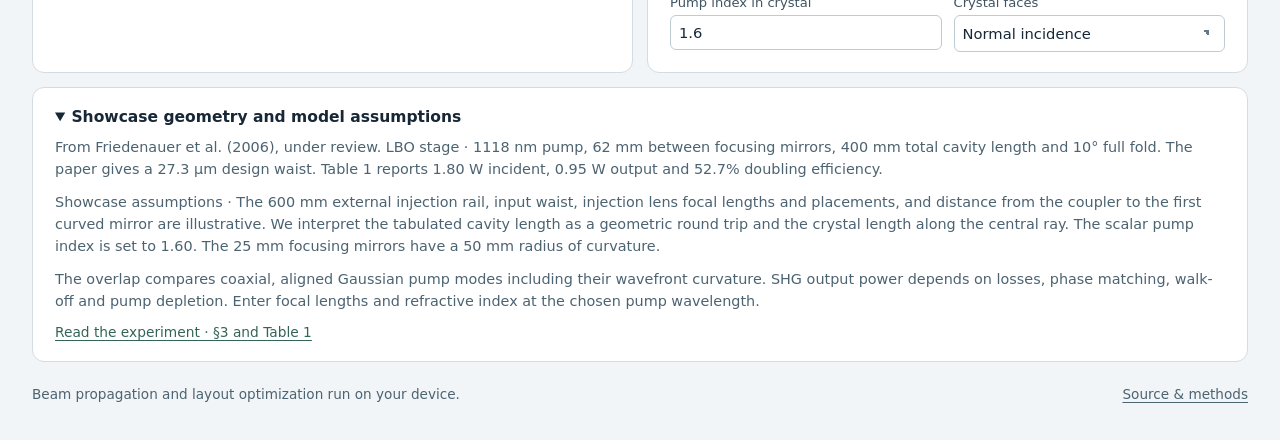
==== commit ef478efa: "Add a fibre-launch showcase for the first doubling stage In the lab the LBO cavity is often mode-mat" ====
--- a/beam-path/index.html
+++ b/beam-path/index.html
@@ -15,7 +15,8 @@
 <div id="share-status" role="status" hidden></div>
 <section class="showcase" aria-label="SHG cavity showcases"><div class="section-title"><h2>SHG showcases</h2><a href="https://doi.org/10.1007/s00340-006-2274-2">From Friedenauer et al. (2006), under review</a></div>
 <div id="presets"><a class="preset" href="?stage=lbo" data-stage="lbo"><span class="spectrum ir" aria-hidden="true"></span><span><strong>LBO cavity</strong><small>1118 → 559 nm</small></span></a>
-<a class="preset" href="?stage=bbo" data-stage="bbo"><span class="spectrum uv" aria-hidden="true"></span><span><strong>BBO cavity</strong><small>559 → 279.5 nm</small></span></a></div></section>
+<a class="preset" href="?stage=bbo" data-stage="bbo"><span class="spectrum uv" aria-hidden="true"></span><span><strong>BBO cavity</strong><small>559 → 279.5 nm</small></span></a>
+<a class="preset" href="?stage=fiber" data-stage="fiber"><span class="spectrum ir" aria-hidden="true"></span><span><strong>Fibre launch</strong><small>Fibre coupler → LBO</small></span></a></div></section>
 <div id="import-note" class="notice" hidden></div>
 <div class="instrument">
 <section class="viewer" aria-label="Live beam path"><header class="view-heading"><div><span>Drag a lens marker</span><h2>Beam envelope</h2></div><div class="legend"><span class="t">Tangential</span><span class="s">Sagittal</span><span class="goal">Target at coupler</span></div></header>
@@ -31,6 +32,10 @@
 <tr><th>Target 1/R (m⁻¹)</th><td id="tct">—</td><td id="tcs">—</td></tr></tbody></table>
 <p id="ring-result" class="hint"></p></section></div>
 <p class="notice" id="invalid" role="status" hidden></p>
+<section class="fit-block" id="fiber-launch" hidden><div class="section-title"><div><h2>Fibre output coupler</h2><p>Only two settings match the fibre mode to the cavity: the focus offset and the distance to the input coupler.</p></div><button id="solve-launch" class="button dark">Find focus and distance</button></div>
+<div class="fields" id="fiber-fields"></div>
+<p id="launch-state" class="hint" role="status"></p>
+<p id="launch-result" class="hint" role="status" hidden></p></section>
 <section class="fit-block"><div class="section-title"><div><h2>Lens rail</h2><p>Drag a lens on the plot or set its position from the start of the rail.</p></div><button id="add" class="button quiet">Add lens at probe</button></div><div id="lenses"></div></section>
 <section class="fit-block"><div class="section-title"><div><h2>Optimize mode matching</h2><p>Search unlocked positions within the rail, preserving lens order and clearance.</p></div><button id="search" class="button dark">Optimize layout</button></div>
 <div class="search-options"><label>Minimum clearance (mm)<input id="gap" type="number" step="any" min="0" value="10"></label>
--- a/beam-path/style.css
+++ b/beam-path/style.css
@@ -16,3 +16,7 @@
 
 /* The entrance links to the plot. Keep its instructions in view on arrival. */
 #plot { scroll-margin-block-start: 6.5rem; }
+
+/* Three showcases: one per row on a phone. */
+@media(max-width:560px){#presets{flex-direction:column}.preset{max-width:none}}
+#fiber-launch .section-title{margin-bottom:14px}
